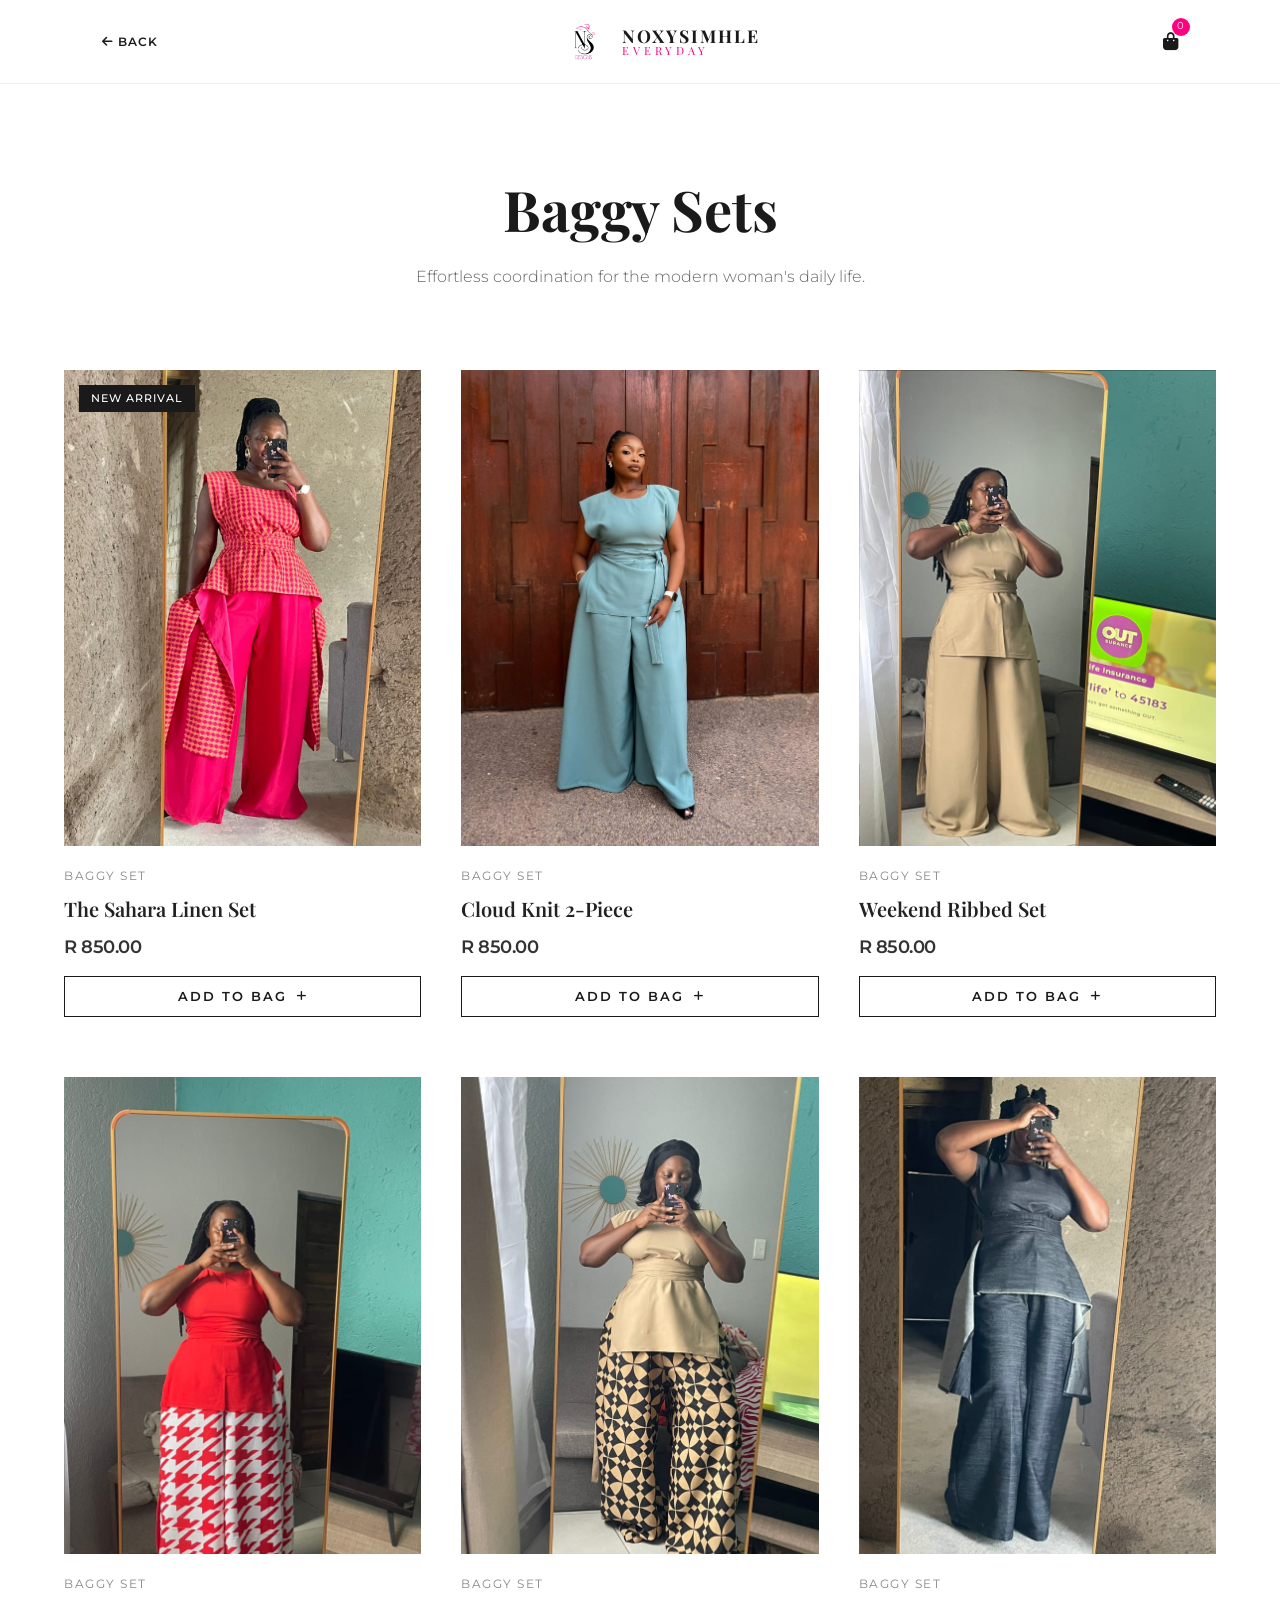
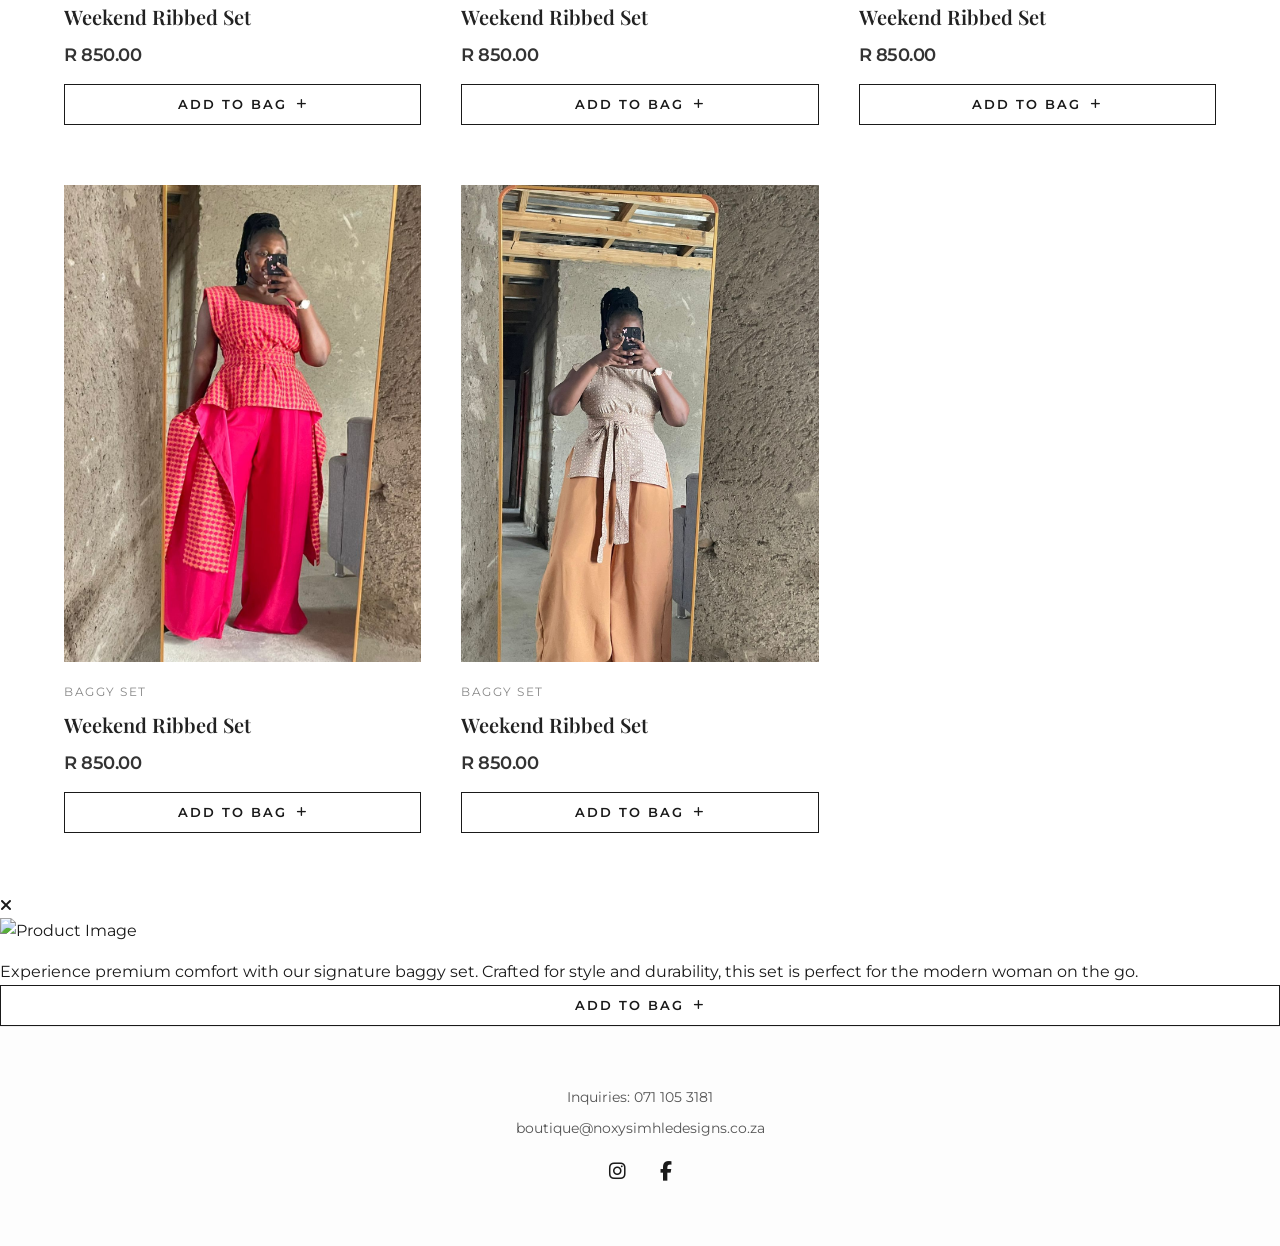
==== baggyset.html @ 3565b120 "Add files via upload" ====
<!DOCTYPE html>
<html lang="en">
<head>
    <meta charset="UTF-8">
    <meta name="viewport" content="width=device-width, initial-scale=1.0">
    <title>Baggy Set | Noxysimhle Designs</title>

    <link href="https://fonts.googleapis.com/css2?family=Playfair+Display:wght@600;700&family=Montserrat:wght@300;400;500;600&display=swap" rel="stylesheet">

    <link href="https://cdnjs.cloudflare.com/ajax/libs/font-awesome/6.5.0/css/all.min.css" rel="stylesheet">
    
    <link rel="stylesheet" href="everyday.css">
</head>
<body>

    <nav class="sub-nav">
        <a href="index.html" class="back-btn"><i class="fas fa-arrow-left"></i> BACK</a>
    
        <div class="logo-wrapper">
            <img src="logo.jpeg" alt="Noxysimhle Logo" class="nav-logo-img">
            <div class="logo">NOXYSIMHLE <span>EVERYDAY</span></div>
        </div>
    
        <div class="cart-icon">
            <i class="fas fa-bag-shopping"></i>
            <span id="cart-count">0</span>
        </div>
    </nav>

<header class="category-header">
    <h1>Baggy Sets</h1>
    <p>Effortless coordination for the modern woman's daily life.</p>
</header>

<!-- <div class="filter-container">
    <button class="filter-btn active" data-filter="all">All</button>
    <button class="filter-btn" data-filter="linen">Linen</button>
    <button class="filter-btn" data-filter="knit">Knits</button>
    <button class="filter-btn" data-filter="lounge">Loungewear</button>
</div> -->

<main class="product-grid" id="product-grid">

    <div class="product-card" data-category="linen">
        <div class="product-image-wrapper">
            <div class="product-image" style="background-image:url('101.jpeg')">
                <span class="tag">New Arrival</span>
                <div class="image-overlay">
                    <button class="quick-view-btn">Quick View</button>
                </div>
            </div>
        </div>
        <div class="product-info">
            <span class="category-label">Baggy set</span>
            <h3>The Sahara Linen Set</h3>
            <p class="price">R 850.00</p>
            <button class="add-to-cart-btn">Add to Bag <i class="fas fa-plus"></i></button>
        </div>
    </div>

    <div class="product-card" data-category="knit">
        <div class="product-image-wrapper">
            <div class="product-image" style="background-image:url('7.jpeg')">
                <div class="image-overlay">
                    <button class="quick-view-btn">Quick View</button>
                </div>
            </div>
        </div>
        <div class="product-info">
            <span class="category-label">Baggy set</span>
            <h3>Cloud Knit 2-Piece</h3>
            <p class="price">R 850.00</p>
            <button class="add-to-cart-btn">Add to Bag <i class="fas fa-plus"></i></button>
        </div>
    </div>

    <div class="product-card" data-category="lounge">
        <div class="product-image-wrapper">
            <div class="product-image" style="background-image:url('13.jpeg')">
                <div class="image-overlay">
                    <button class="quick-view-btn">Quick View</button>
                </div>
            </div>
        </div>
        <div class="product-info">
            <span class="category-label">Baggy set</span>
            <h3>Weekend Ribbed Set</h3>
            <p class="price">R 850.00</p>
            <button class="add-to-cart-btn">Add to Bag <i class="fas fa-plus"></i></button>
        </div>
    </div>

    <div class="product-card" data-category="lounge">
        <div class="product-image-wrapper">
            <div class="product-image" style="background-image:url('1.jpeg')">
                <div class="image-overlay">
                    <button class="quick-view-btn">Quick View</button>
                </div>
            </div>
        </div>
        <div class="product-info">
            <span class="category-label">Baggy set</span>
            <h3>Weekend Ribbed Set</h3>
            <p class="price">R 850.00</p>
            <button class="add-to-cart-btn">Add to Bag <i class="fas fa-plus"></i></button>
        </div>
    </div>

    <div class="product-card" data-category="lounge">
        <div class="product-image-wrapper">
            <div class="product-image" style="background-image:url('10.jpeg')">
                <div class="image-overlay">
                    <button class="quick-view-btn">Quick View</button>
                </div>
            </div>
        </div>
        <div class="product-info">
            <span class="category-label">Baggy set</span>
            <h3>Weekend Ribbed Set</h3>
            <p class="price">R 850.00</p>
            <button class="add-to-cart-btn">Add to Bag <i class="fas fa-plus"></i></button>
        </div>
    </div>

    <div class="product-card" data-category="lounge">
        <div class="product-image-wrapper">
            <div class="product-image" style="background-image:url('15.jpeg')">
                <div class="image-overlay">
                    <button class="quick-view-btn">Quick View</button>
                </div>
            </div>
        </div>
        <div class="product-info">
            <span class="category-label">Baggy set</span>
            <h3>Weekend Ribbed Set</h3>
            <p class="price">R 850.00</p>
            <button class="add-to-cart-btn">Add to Bag <i class="fas fa-plus"></i></button>
        </div>
    </div>

    <div class="product-card" data-category="lounge">
        <div class="product-image-wrapper">
            <div class="product-image" style="background-image:url('101.jpeg')">
                <div class="image-overlay">
                    <button class="quick-view-btn">Quick View</button>
                </div>
            </div>
        </div>
        <div class="product-info">
            <span class="category-label">Baggy set</span>
            <h3>Weekend Ribbed Set</h3>
            <p class="price">R 850.00</p>
            <button class="add-to-cart-btn">Add to Bag <i class="fas fa-plus"></i></button>
        </div>
    </div>

    <div class="product-card" data-category="lounge">
        <div class="product-image-wrapper">
            <div class="product-image" style="background-image:url('barrel.jpeg')">
                <div class="image-overlay">
                    <button class="quick-view-btn">Quick View</button>
                </div>
            </div>
        </div>
        <div class="product-info">
            <span class="category-label">Baggy set</span>
            <h3>Weekend Ribbed Set</h3>
            <p class="price">R 850.00</p>
            <button class="add-to-cart-btn">Add to Bag <i class="fas fa-plus"></i></button>
        </div>
    </div>
</main>
<div id="quick-view-modal" class="qv-modal">
    <div class="qv-modal-content">
        <span class="qv-close"><i class="fas fa-times"></i></span>
        <div class="qv-grid">
            <div class="qv-image-side">
                <img id="qv-img" src="" alt="Product Image">
            </div>
            <div class="qv-info-side">
                <span id="qv-category" class="category-label"></span>
                <h2 id="qv-title"></h2>
                <p id="qv-price" class="price"></p>
                <p class="qv-description">
                    Experience premium comfort with our signature baggy set. Crafted for style and durability, this set is perfect for the modern woman on the go.
                </p>
                <div class="qv-actions">
                    <button class="add-to-cart-btn" id="qv-add-btn">
                        Add to Bag <i class="fas fa-plus"></i>
                    </button>
                </div>
            </div>
        </div>
    </div>
</div>
<footer>
    <div class="footer-content">
        <p>Inquiries: 071 105 3181</p>
        <p>boutique@noxysimhledesigns.co.za</p>
        <div class="socials">
            <i class="fab fa-instagram"></i>
            <i class="fab fa-facebook-f"></i>
        </div>
    </div>
</footer>
<div class="cart-drawer" id="cart-drawer">
    <div class="cart-overlay" id="cart-overlay"></div>
    <div class="cart-content">
        <div class="cart-header">
            <h2>Your Bag</h2>
            <button class="close-cart" id="close-cart"><i class="fas fa-times"></i></button>
        </div>
        
        <div class="cart-body" id="cart-items">
            <p class="empty-msg">Your bag is currently empty.</p>
        </div>

        <div class="cart-footer">
            <div class="subtotal">
                <span>Subtotal</span>
                <span id="cart-subtotal">R 0.00</span>
            </div>
            <button class="checkout-btn" id="payfast-checkout">Checkout Now</button>        </div>
    </div>
</div>
<script src="everyday.js"></script>
<script>
    const filterBtns = document.querySelectorAll('.filter-btn');
    const products = document.querySelectorAll('.product-card');

    filterBtns.forEach(btn => {
        btn.addEventListener('click', () => {
            // Remove active class from all buttons
            filterBtns.forEach(b => b.classList.remove('active'));
            btn.classList.add('active');

            const filterValue = btn.getAttribute('data-filter');

            products.forEach(product => {
                if (filterValue === 'all' || product.getAttribute('data-category') === filterValue) {
                    product.style.display = 'block';
                } else {
                    product.style.display = 'none';
                }
            });
        });
    });

    document.getElementById('payfast-checkout').addEventListener('click', function() {
    // 1. Get the subtotal
    const subtotalText = document.getElementById('cart-subtotal').innerText;
    
    // 2. Get the list of items (assuming your cart-items container has the product names)
    // We'll scrape the text from the cart-body or use the product names
    const cartItems = document.querySelectorAll('.cart-item-info h4'); // Adjust selector based on your everyday.js structure
    let itemDetails = "";
    
    if (cartItems.length > 0) {
        cartItems.forEach((item, index) => {
            itemDetails += `${index + 1}. ${item.innerText}\n`;
        });
    } else {
        // Fallback if we can't scrape specific items easily
        itemDetails = "Items from Everyday Sets collection";
    }

    const amount = subtotalText.trim();

    if (amount === "R 0.00" || amount === "0") {
        alert("Your bag is empty!");
        return;
    }

    // 3. Define WhatsApp Parameters
    const phoneNumber = "27711053181"; // Your number from the footer: 071 105 3181
    const message = `Hello Noxysimhle Designs! I would like to place an order:%0A%0A` +
                    `*Order Details:*%0A${encodeURIComponent(itemDetails)}%0A` +
                    `*Total Amount:* ${encodeURIComponent(amount)}%0A%0A` +
                    `Please let me know how to proceed with payment.`;

    // 4. Redirect to WhatsApp
    const whatsappUrl = `https://wa.me/${phoneNumber}?text=${message}`;
    
    window.open(whatsappUrl, '_blank');
});
</script>

</body>
</html>
---- everyday.css ----
/* --- GLOBAL STYLES --- */
:root {
    --brand-pink: #ff007f;
    --dark-grey: #1a1a1a;
    --light-bg: #fdfdfd;
    --border-color: #eeeeee;
    --transition: all 0.4s cubic-bezier(0.165, 0.84, 0.44, 1);
}

* {
    box-sizing: border-box;
    margin: 0;
    padding: 0;
}

body {
    font-family: 'Montserrat', sans-serif;
    color: var(--dark-grey);
    background-color: white;
    line-height: 1.6;
}

/* --- NAVIGATION --- */
.sub-nav {
    display: flex;
    justify-content: space-between;
    align-items: center;
    padding: 1.2rem 8%;
    background: rgba(255, 255, 255, 0.98);
    border-bottom: 1px solid var(--border-color);
    position: sticky;
    top: 0;
    z-index: 1000;
}

.back-btn {
    text-decoration: none;
    color: var(--dark-grey);
    font-size: 0.75rem;
    font-weight: 600;
    letter-spacing: 1px;
}

.logo {
    font-family: 'Playfair Display', serif;
    font-weight: 700;
    font-size: 1.2rem;
    letter-spacing: 3px;
    text-transform: uppercase;
}

.logo span {
    color: var(--brand-pink);
    font-weight: 400;
}

.cart-icon {
    position: relative;
    font-size: 1.1rem;
    cursor: pointer;
}

#cart-count {
    position: absolute;
    top: -10px;
    right: -12px;
    background: var(--brand-pink);
    color: white;
    font-size: 0.65rem;
    width: 18px;
    height: 18px;
    display: flex;
    align-items: center;
    justify-content: center;
    border-radius: 50%;
}

/* --- HEADER & FILTERS --- */
.category-header {
    text-align: center;
    padding: 80px 10% 40px;
}

.category-header h1 {
    font-family: 'Playfair Display', serif;
    font-size: 3.5rem;
    margin-bottom: 10px;
}

.category-header p {
    color: #666;
    font-weight: 300;
}

.filter-container {
    display: flex;
    justify-content: center;
    gap: 10px;
    margin-bottom: 60px;
    flex-wrap: wrap;
}

.filter-btn {
    padding: 10px 25px;
    border: 1px solid #ddd;
    background: transparent;
    cursor: pointer;
    font-family: 'Montserrat', sans-serif;
    font-size: 0.75rem;
    font-weight: 500;
    text-transform: uppercase;
    letter-spacing: 1px;
    border-radius: 50px;
    transition: var(--transition);
}

.filter-btn:hover {
    border-color: var(--brand-pink);
    color: var(--brand-pink);
}

.filter-btn.active {
    background: var(--brand-pink);
    color: white;
    border-color: var(--brand-pink);
}

/* --- PRODUCT GRID --- */
.product-grid {
    display: grid;
    grid-template-columns: repeat(auto-fit, minmax(320px, 1fr));
    gap: 50px;
    padding: 0 8% 100px;
}

.product-card {
    transition: var(--transition);
}

.product-image-wrapper {
    position: relative;
    overflow: hidden;
    aspect-ratio: 4 / 5;
    background-color: #f7f7f7;
}

.product-image {
    width: 100%;
    height: 100%;
    background-size: cover;
    background-position: center;
    transition: transform 1.2s ease;
}

.product-card:hover .product-image {
    transform: scale(1.08);
}

.image-overlay {
    position: absolute;
    top: 0;
    left: 0;
    width: 100%;
    height: 100%;
    background: rgba(0,0,0,0.15);
    display: flex;
    align-items: center;
    justify-content: center;
    opacity: 0;
    transition: var(--transition);
}

.product-card:hover .image-overlay {
    opacity: 1;
}

.quick-view-btn {
    background: white;
    border: none;
    padding: 12px 25px;
    font-family: 'Montserrat', sans-serif;
    font-weight: 600;
    font-size: 0.7rem;
    text-transform: uppercase;
    cursor: pointer;
    transform: translateY(20px);
    transition: var(--transition);
}

.product-card:hover .quick-view-btn {
    transform: translateY(0);
}

.tag {
    position: absolute;
    top: 20px;
    left: 20px;
    background: var(--brand-pink);
    color: white;
    padding: 5px 12px;
    font-size: 0.65rem;
    font-weight: 600;
    text-transform: uppercase;
    letter-spacing: 1px;
    z-index: 10;
}

/* --- PRODUCT INFO --- */
.product-info {
    padding: 20px 0;
    text-align: left;
}

.category-label {
    display: block;
    font-size: 0.65rem;
    text-transform: uppercase;
    color: #888;
    letter-spacing: 1px;
    margin-bottom: 5px;
}

.product-info h3 {
    font-family: 'Playfair Display', serif;
    font-size: 1.4rem;
    margin-bottom: 8px;
    font-weight: 600;
}

.price {
    font-weight: 600;
    font-size: 1.1rem;
    margin-bottom: 15px;
}

.add-to-cart-btn {
    width: 100%;
    background: transparent;
    border: 1px solid var(--dark-grey);
    padding: 14px;
    font-family: 'Montserrat', sans-serif;
    font-weight: 600;
    font-size: 0.75rem;
    text-transform: uppercase;
    cursor: pointer;
    display: flex;
    justify-content: center;
    align-items: center;
    gap: 10px;
    transition: var(--transition);
}

.add-to-cart-btn:hover {
    background: var(--dark-grey);
    color: white;
}

/* --- FOOTER --- */
footer {
    background: var(--light-bg);
    padding: 60px 8%;
    text-align: center;
    border-top: 1px solid var(--border-color);
}

.footer-content p {
    font-size: 0.85rem;
    color: #555;
    margin-bottom: 10px;
}

.socials {
    margin-top: 20px;
}

.socials i {
    margin: 0 15px;
    font-size: 1.2rem;
    cursor: pointer;
    transition: 0.3s;
}

.socials i:hover {
    color: var(--brand-pink);
}

/* MOBILE RESPONSIVENESS */
@media (max-width: 768px) {
    .category-header h1 {
        font-size: 2.5rem;
    }
    .product-grid {
        grid-template-columns: 1fr;
    }
}
/* --- CART DRAWER STYLES --- */
.cart-drawer {
    position: fixed;
    top: 0;
    right: 0;
    width: 100%;
    height: 100%;
    z-index: 2000;
    visibility: hidden;
    transition: var(--transition);
}

.cart-drawer.active {
    visibility: visible;
}

.cart-overlay {
    position: absolute;
    width: 100%;
    height: 100%;
    background: rgba(0, 0, 0, 0.5);
    opacity: 0;
    transition: var(--transition);
}

.cart-drawer.active .cart-overlay {
    opacity: 1;
}

.cart-content {
    position: absolute;
    right: -400px; /* Hidden by default */
    width: 400px;
    height: 100%;
    background: white;
    display: flex;
    flex-direction: column;
    transition: 0.5s cubic-bezier(0.165, 0.84, 0.44, 1);
}

.cart-drawer.active .cart-content {
    right: 0;
}

@media (max-width: 450px) {
    .cart-content { width: 100%; right: -100%; }
}

.cart-header {
    padding: 30px;
    display: flex;
    justify-content: space-between;
    align-items: center;
    border-bottom: 1px solid var(--border-color);
}

.close-cart {
    background: none;
    border: none;
    font-size: 1.5rem;
    cursor: pointer;
}

.cart-body {
    flex: 1;
    padding: 30px;
    overflow-y: auto;
}

.cart-footer {
    padding: 30px;
    border-top: 1px solid var(--border-color);
    background: #fafafa;
}

.subtotal {
    display: flex;
    justify-content: space-between;
    font-weight: 600;
    margin-bottom: 20px;
    font-size: 1.1rem;
}

.checkout-btn {
    width: 100%;
    background: var(--brand-pink);
    color: white;
    border: none;
    padding: 18px;
    text-transform: uppercase;
    font-weight: 700;
    letter-spacing: 2px;
    cursor: pointer;
    transition: var(--transition);
}

.checkout-btn:hover {
    background: var(--dark-grey);
}
/* Container for both Image and Text */
.logo-wrapper {
    display: flex;
    align-items: center;
    gap: 15px; /* Space between logo and text */
}

/* The actual Logo Image */
.nav-logo-img {
    height: 45px; /* Adjust this to fit your logo's proportions */
    width: auto;
    object-fit: contain;
}

/* Refined Logo Text */
.logo {
    font-family: 'Playfair Display', serif;
    font-weight: 700;
    font-size: 1.1rem;
    letter-spacing: 2px;
    text-transform: uppercase;
    line-height: 1; /* Keeps it tight next to the icon */
}

.logo span {
    color: var(--brand-pink);
    font-weight: 400;
    display: block; /* Moves 'EVERYDAY' slightly below or keeps it inline depending on preference */
    font-size: 0.7rem;
    letter-spacing: 4px;
}

/* Adjust nav for mobile so it doesn't get too crowded */
@media (max-width: 600px) {
    .nav-logo-img {
        height: 35px;
    }
    .logo {
        font-size: 0.9rem;
    }
    .logo span {
        font-size: 0.6rem;
    }
}

/* 1. Subtle Image Swap (if you add a second img in HTML) */
.product-image-wrapper .secondary-img {
    position: absolute;
    top: 0;
    left: 0;
    opacity: 0;
    transition: var(--transition);
}

.product-card:hover .secondary-img {
    opacity: 1;
}

/* 2. Improve the Price Display */
.price {
    font-family: 'Montserrat', sans-serif;
    letter-spacing: -0.5px;
    color: var(--dark-grey);
}

.price small {
    font-size: 0.7rem;
    vertical-align: middle;
    margin-right: 2px;
    color: #999;
}

/* 3. Smoother Button Hover */
.add-to-cart-btn {
    border: 1.5px solid var(--dark-grey); /* Slightly thicker for premium feel */
}

.add-to-cart-btn:hover {
    background: var(--brand-pink);
    border-color: var(--brand-pink);
    transform: translateY(-2px);
    box-shadow: 0 5px 15px rgba(255, 0, 127, 0.2);
}

/* 4. Cart Drawer Refinement */
.cart-body::-webkit-scrollbar {
    width: 5px;
}

.cart-body::-webkit-scrollbar-thumb {
    background: #eee;
    border-radius: 10px;
}

/* 5. Mobile Product Spacing */
@media (max-width: 768px) {
    .product-grid {
        padding: 0 5% 50px;
        gap: 30px; /* Tighter gap for mobile */
    }
    .category-header {
        padding: 40px 5% 20px;
    }
}
/* Enhanced Cart Item UI */
.cart-item {
    display: flex;
    gap: 1.2rem;
    margin-bottom: 1.5rem;
    padding-bottom: 1.5rem;
    border-bottom: 1px solid #f9f9f9;
    align-items: flex-start;
}

.cart-item-img {
    width: 80px;
    aspect-ratio: 3 / 4; /* Maintains the fashion-portrait look */
    background-size: cover;
    background-position: center;
    background-color: #f7f7f7;
    border-radius: 2px;
    flex-shrink: 0; /* Prevents the image from being squeezed */
    box-shadow: 0 2px 5px rgba(0,0,0,0.05);
}

.cart-item-details {
    flex-grow: 1;
}

.cart-item-details h4 {
    font-family: 'Playfair Display', serif;
    font-size: 0.95rem;
    margin-bottom: 4px;
    color: var(--dark-grey);
}

.cart-item-details p {
    font-size: 0.85rem;
    color: #777;
    margin-bottom: 8px;
}

.remove-item {
    background: none;
    border: none;
    color: #bbb;
    font-size: 0.65rem;
    text-transform: uppercase;
    letter-spacing: 1px;
    cursor: pointer;
    padding: 0;
    transition: var(--transition);
}

.remove-item:hover {
    color: var(--brand-pink);
    text-decoration: none;
}
/* Container Grid Refinement */
.product-grid {
    display: grid;
    grid-template-columns: repeat(auto-fill, minmax(300px, 1fr));
    gap: 40px;
    padding: 40px 5%;
}

/* Individual Card */
.product-card {
    background: #fff;
    border-radius: 0; /* Clean, high-fashion edges */
    overflow: hidden;
    transition: transform 0.4s cubic-bezier(0.165, 0.84, 0.44, 1);
    position: relative;
}

.product-card:hover {
    transform: translateY(-8px);
}

/* Image Wrapper & Zoom Effect */
.product-image-wrapper {
    position: relative;
    overflow: hidden;
    aspect-ratio: 3 / 4; /* Standard fashion portrait ratio */
    background-color: #f9f9f9;
}

.product-image {
    width: 100%;
    height: 100%;
    background-size: cover;
    background-position: center;
    transition: transform 0.8s ease;
}

.product-card:hover .product-image {
    transform: scale(1.05); /* Subtle zoom on hover */
}

/* New Arrival Tag */
.tag {
    position: absolute;
    top: 15px;
    left: 15px;
    background: #1a1a1a;
    color: #fff;
    padding: 5px 12px;
    font-size: 0.7rem;
    font-family: 'Montserrat', sans-serif;
    text-transform: uppercase;
    letter-spacing: 1px;
    font-weight: 500;
}

/* Refined Product Info */
.product-info {
    padding: 20px 0; /* Align text with the image edges */
    text-align: left;
}

.category-label {
    display: block;
    font-size: 0.75rem;
    color: #888;
    text-transform: uppercase;
    letter-spacing: 1.5px;
    margin-bottom: 8px;
}

.product-info h3 {
    font-family: 'Playfair Display', serif;
    font-size: 1.25rem;
    margin-bottom: 8px;
    color: #222;
}

.price {
    font-family: 'Montserrat', sans-serif;
    font-weight: 600;
    font-size: 1.1rem;
    color: #333;
    margin-bottom: 15px;
}

/* High-End Button Style */
.add-to-cart-btn {
    width: 100%;
    background: transparent;
    border: 1.5px solid #1a1a1a;
    color: #1a1a1a;
    padding: 12px;
    font-family: 'Montserrat', sans-serif;
    text-transform: uppercase;
    font-size: 0.8rem;
    letter-spacing: 2px;
    font-weight: 600;
    cursor: pointer;
    transition: all 0.3s ease;
    display: flex;
    justify-content: center;
    align-items: center;
    gap: 10px;
}

.add-to-cart-btn:hover {
    background: #1a1a1a;
    color: #fff;
}

.add-to-cart-btn i {
    font-size: 0.7rem;
}
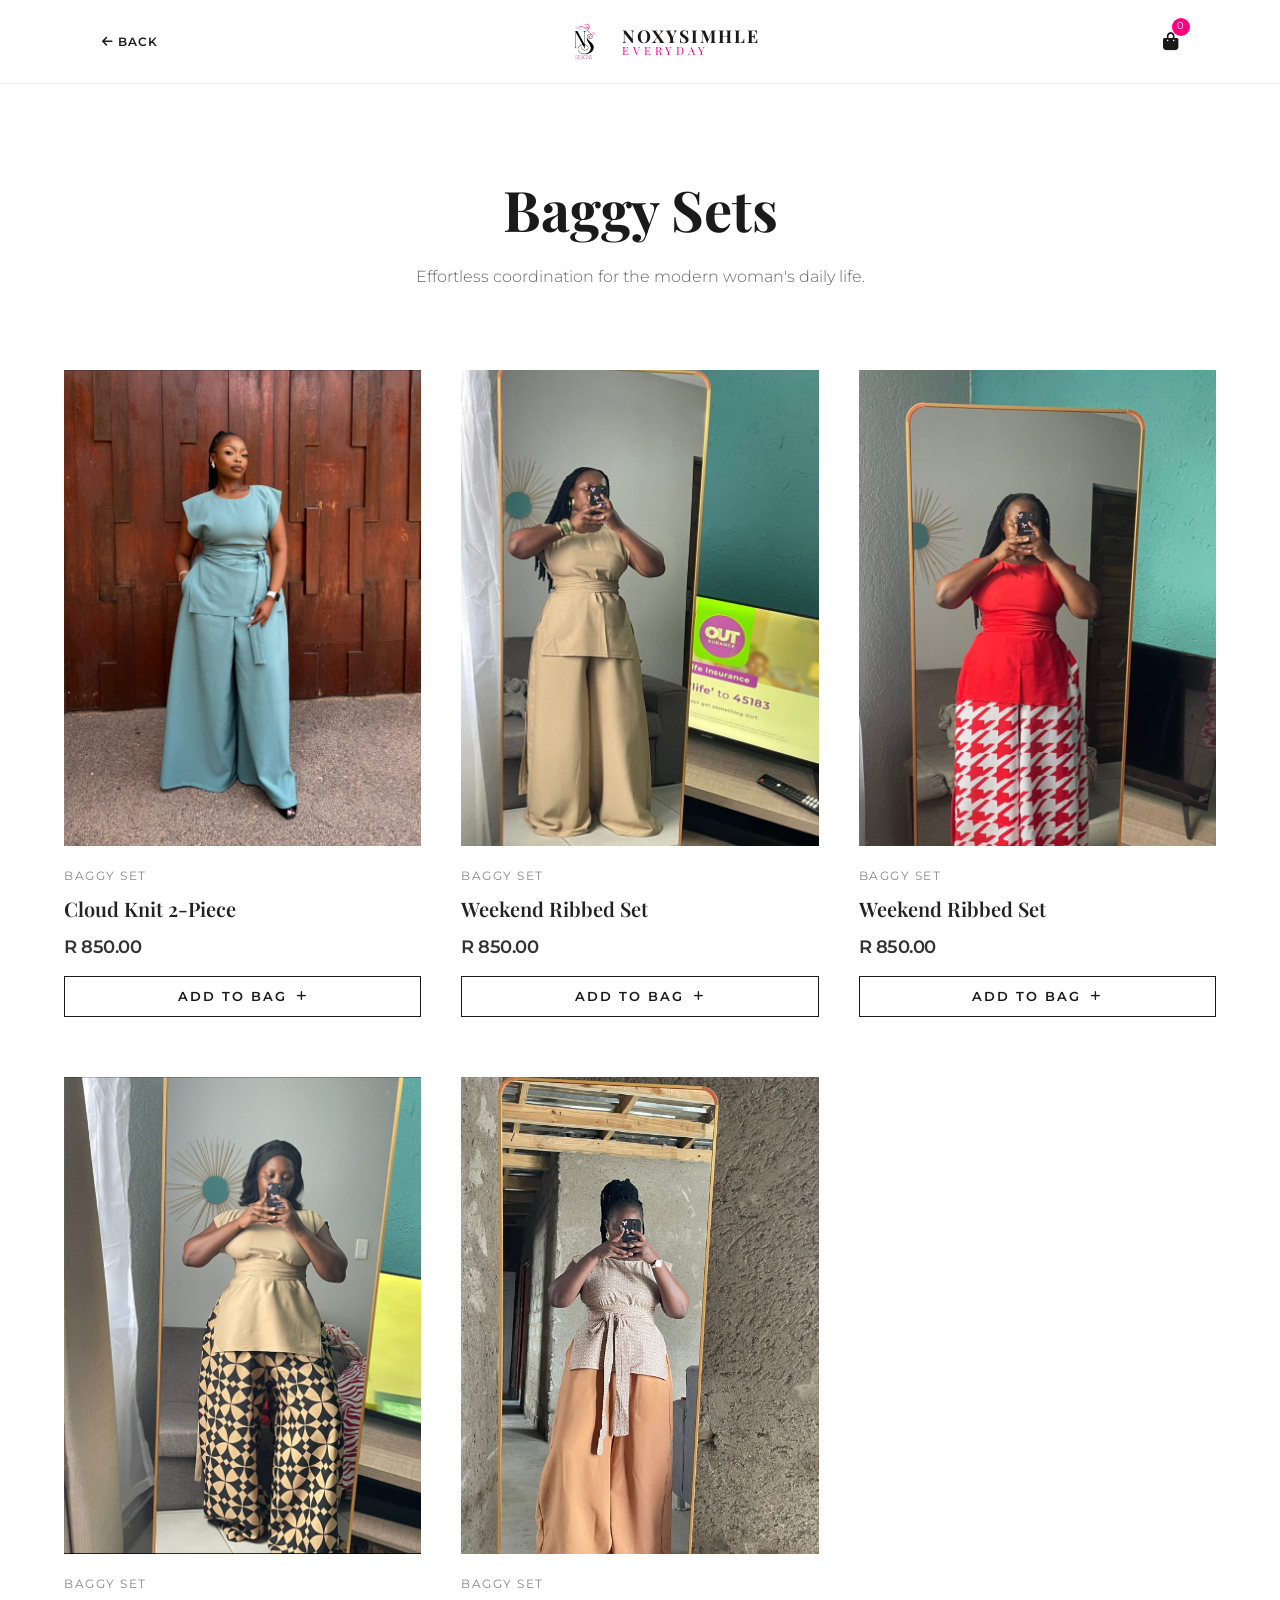
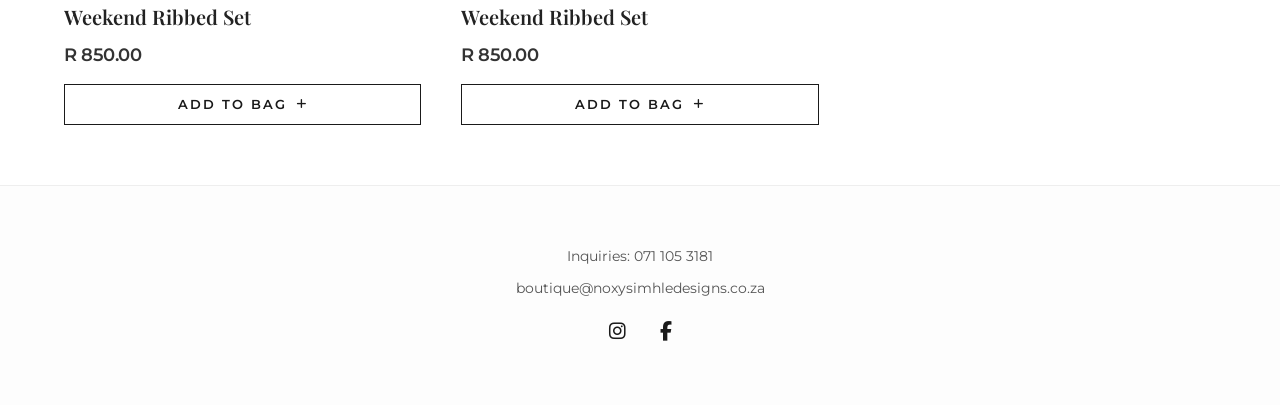
==== commit df2f2aaa: "Add files via upload" ====
--- a/baggyset.html
+++ b/baggyset.html
@@ -41,22 +41,7 @@
 
 <main class="product-grid" id="product-grid">
 
-    <div class="product-card" data-category="linen">
-        <div class="product-image-wrapper">
-            <div class="product-image" style="background-image:url('101.jpeg')">
-                <span class="tag">New Arrival</span>
-                <div class="image-overlay">
-                    <button class="quick-view-btn">Quick View</button>
-                </div>
-            </div>
-        </div>
-        <div class="product-info">
-            <span class="category-label">Baggy set</span>
-            <h3>The Sahara Linen Set</h3>
-            <p class="price">R 850.00</p>
-            <button class="add-to-cart-btn">Add to Bag <i class="fas fa-plus"></i></button>
-        </div>
-    </div>
+ 
 
     <div class="product-card" data-category="knit">
         <div class="product-image-wrapper">
@@ -122,37 +107,8 @@
         </div>
     </div>
 
-    <div class="product-card" data-category="lounge">
-        <div class="product-image-wrapper">
-            <div class="product-image" style="background-image:url('15.jpeg')">
-                <div class="image-overlay">
-                    <button class="quick-view-btn">Quick View</button>
-                </div>
-            </div>
-        </div>
-        <div class="product-info">
-            <span class="category-label">Baggy set</span>
-            <h3>Weekend Ribbed Set</h3>
-            <p class="price">R 850.00</p>
-            <button class="add-to-cart-btn">Add to Bag <i class="fas fa-plus"></i></button>
-        </div>
-    </div>
-
-    <div class="product-card" data-category="lounge">
-        <div class="product-image-wrapper">
-            <div class="product-image" style="background-image:url('101.jpeg')">
-                <div class="image-overlay">
-                    <button class="quick-view-btn">Quick View</button>
-                </div>
-            </div>
-        </div>
-        <div class="product-info">
-            <span class="category-label">Baggy set</span>
-            <h3>Weekend Ribbed Set</h3>
-            <p class="price">R 850.00</p>
-            <button class="add-to-cart-btn">Add to Bag <i class="fas fa-plus"></i></button>
-        </div>
-    </div>
+   
+
 
     <div class="product-card" data-category="lounge">
         <div class="product-image-wrapper">
--- a/everyday.css
+++ b/everyday.css
@@ -663,4 +663,113 @@
 
 .add-to-cart-btn i {
     font-size: 0.7rem;
+}
+
+
+/* Quick View Modal Styles */
+.qv-modal {
+    display: none;
+    position: fixed;
+    z-index: 3000;
+    left: 0;
+    top: 0;
+    width: 100%;
+    height: 100%;
+    background-color: rgba(0,0,0,0.8);
+    backdrop-filter: blur(5px);
+    align-items: center;
+    justify-content: center;
+}
+
+.qv-modal-content {
+    background-color: #fff;
+    width: 90%;
+    max-width: 800px;
+    position: relative;
+    padding: 0;
+    animation: modalFadeIn 0.4s ease;
+}
+
+@keyframes modalFadeIn {
+    from { opacity: 0; transform: translateY(20px); }
+    to { opacity: 1; transform: translateY(0); }
+}
+
+.qv-grid {
+    display: grid;
+    grid-template-columns: 1fr 1fr;
+}
+
+.qv-image-side img {
+    width: 100%;
+    height: 100%;
+    object-fit: cover;
+    display: block;
+}
+
+.qv-info-side {
+    padding: 40px;
+    display: flex;
+    flex-direction: column;
+    justify-content: center;
+}
+
+.qv-description {
+    font-size: 0.9rem;
+    color: #666;
+    margin: 20px 0;
+    line-height: 1.6;
+}
+
+.qv-close {
+    position: absolute;
+    top: 15px;
+    right: 20px;
+    font-size: 1.2rem;
+    cursor: pointer;
+    z-index: 10;
+    transition: 0.3s;
+}
+
+.qv-close:hover { color: var(--brand-pink); }
+
+/* Mobile Modal Adjustments */
+@media (max-width: 768px) {
+    .qv-grid { grid-template-columns: 1fr; }
+    .qv-info-side { padding: 25px; }
+    .qv-image-side { height: 300px; }
+}
+/* Purchase Options Dropdown */
+.purchase-options {
+    margin-bottom: 15px;
+}
+
+.purchase-options label {
+    display: block;
+    font-size: 0.65rem;
+    text-transform: uppercase;
+    letter-spacing: 1px;
+    color: #888;
+    margin-bottom: 5px;
+}
+
+.variant-select {
+    width: 100%;
+    padding: 10px;
+    font-family: 'Montserrat', sans-serif;
+    font-size: 0.8rem;
+    border: 1px solid #eeeeee;
+    background-color: #fff;
+    cursor: pointer;
+    outline: none;
+    transition: var(--transition);
+}
+
+.variant-select:focus {
+    border-color: var(--brand-pink);
+}
+
+/* Quick View specific adjustments */
+.qv-info-side .purchase-options {
+    margin: 20px 0;
 }
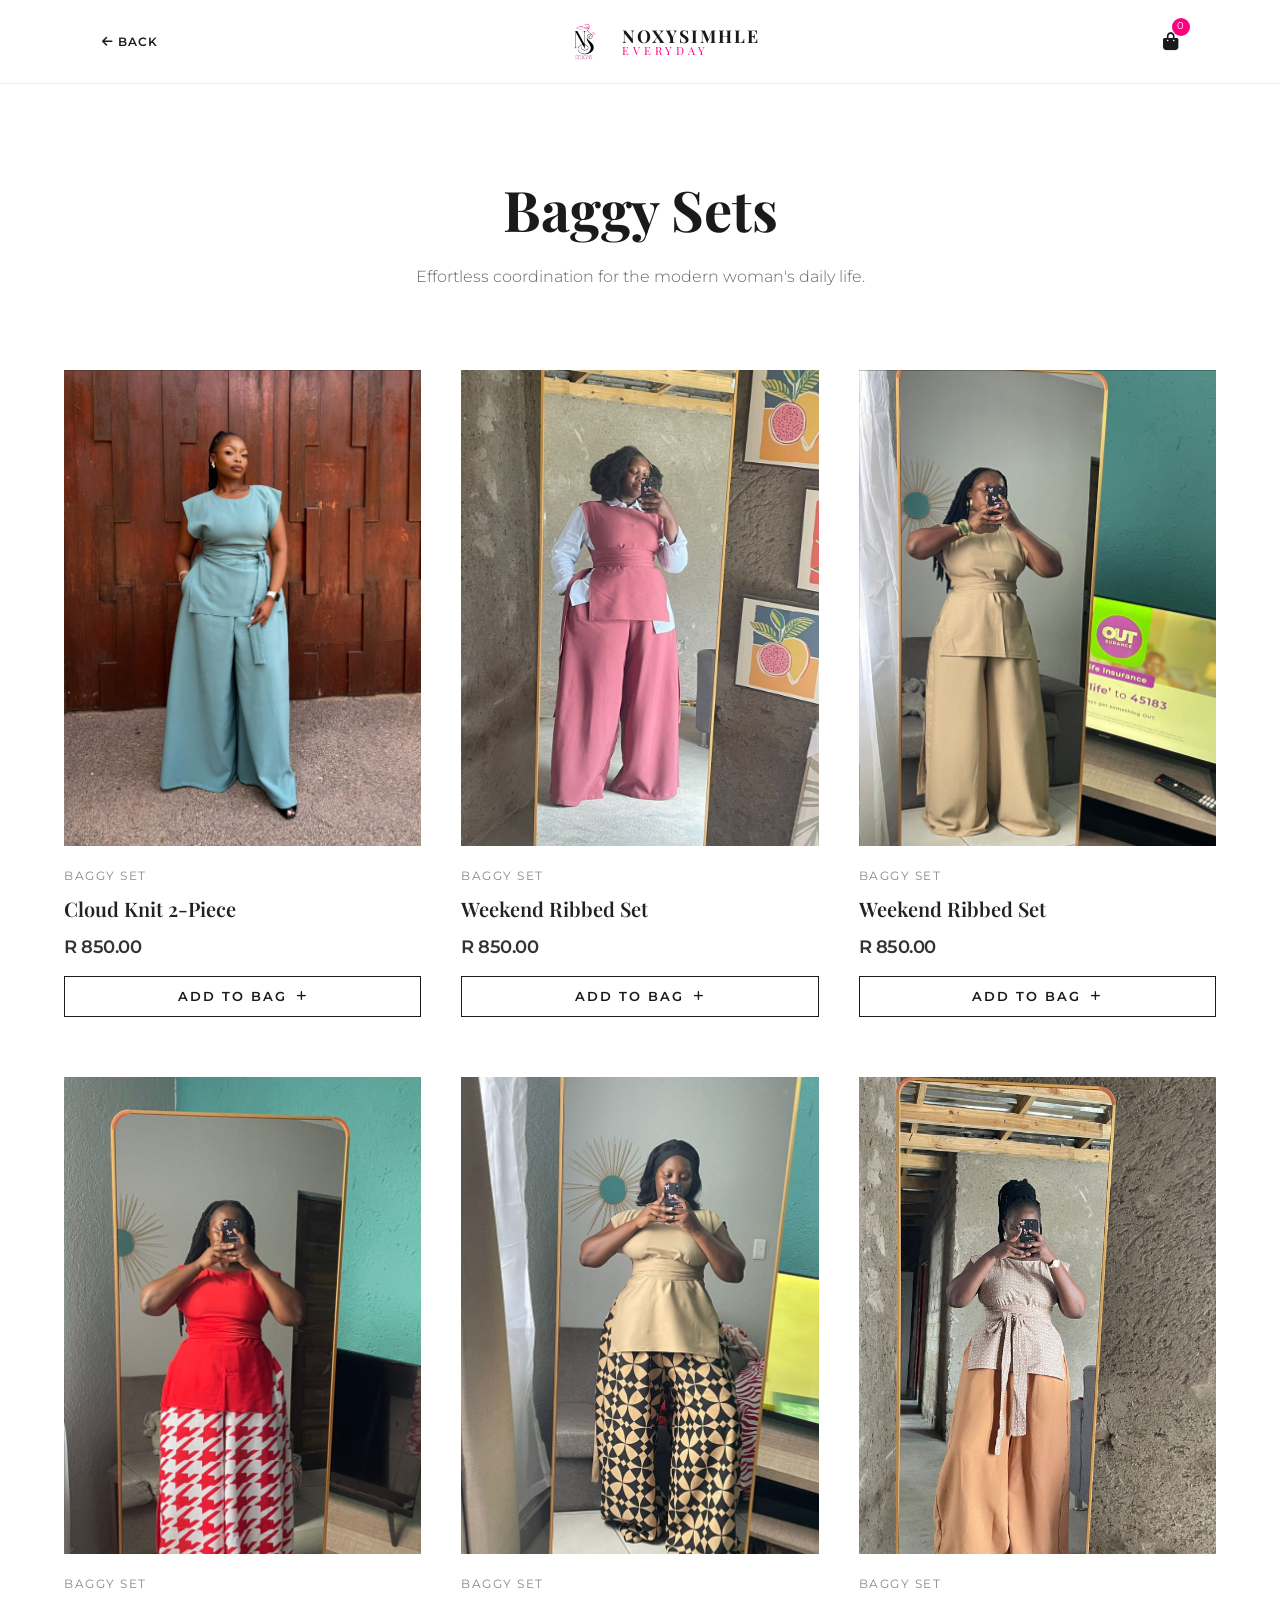
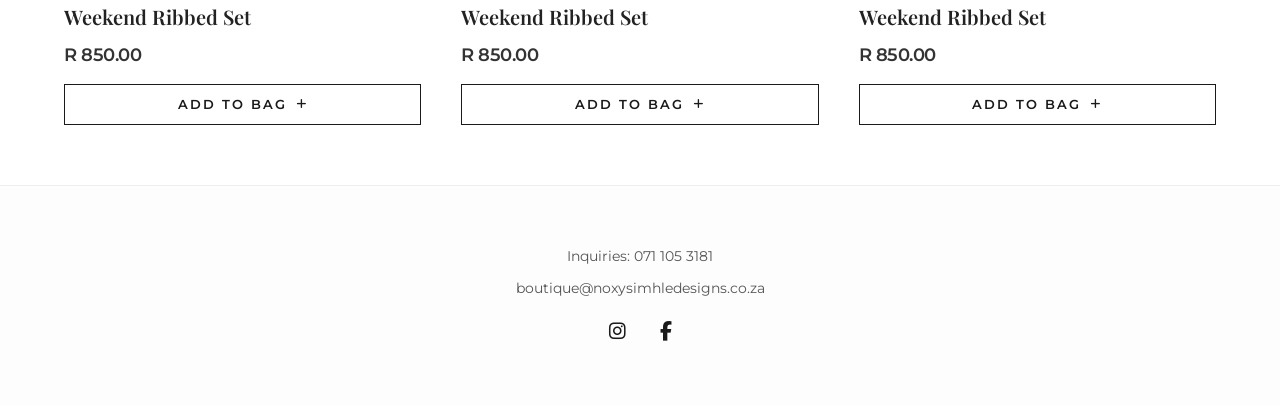
==== commit 2fe3c406: "Add files via upload" ====
--- a/baggyset.html
+++ b/baggyset.html
@@ -54,6 +54,22 @@
         <div class="product-info">
             <span class="category-label">Baggy set</span>
             <h3>Cloud Knit 2-Piece</h3>
+            <p class="price">R 850.00</p>
+            <button class="add-to-cart-btn">Add to Bag <i class="fas fa-plus"></i></button>
+        </div>
+    </div>
+
+    <div class="product-card" data-category="lounge">
+        <div class="product-image-wrapper">
+            <div class="product-image" style="background-image:url('bagg23.jpeg')">
+                <div class="image-overlay">
+                    <button class="quick-view-btn">Quick View</button>
+                </div>
+            </div>
+        </div>
+        <div class="product-info">
+            <span class="category-label">Baggy set</span>
+            <h3>Weekend Ribbed Set</h3>
             <p class="price">R 850.00</p>
             <button class="add-to-cart-btn">Add to Bag <i class="fas fa-plus"></i></button>
         </div>
